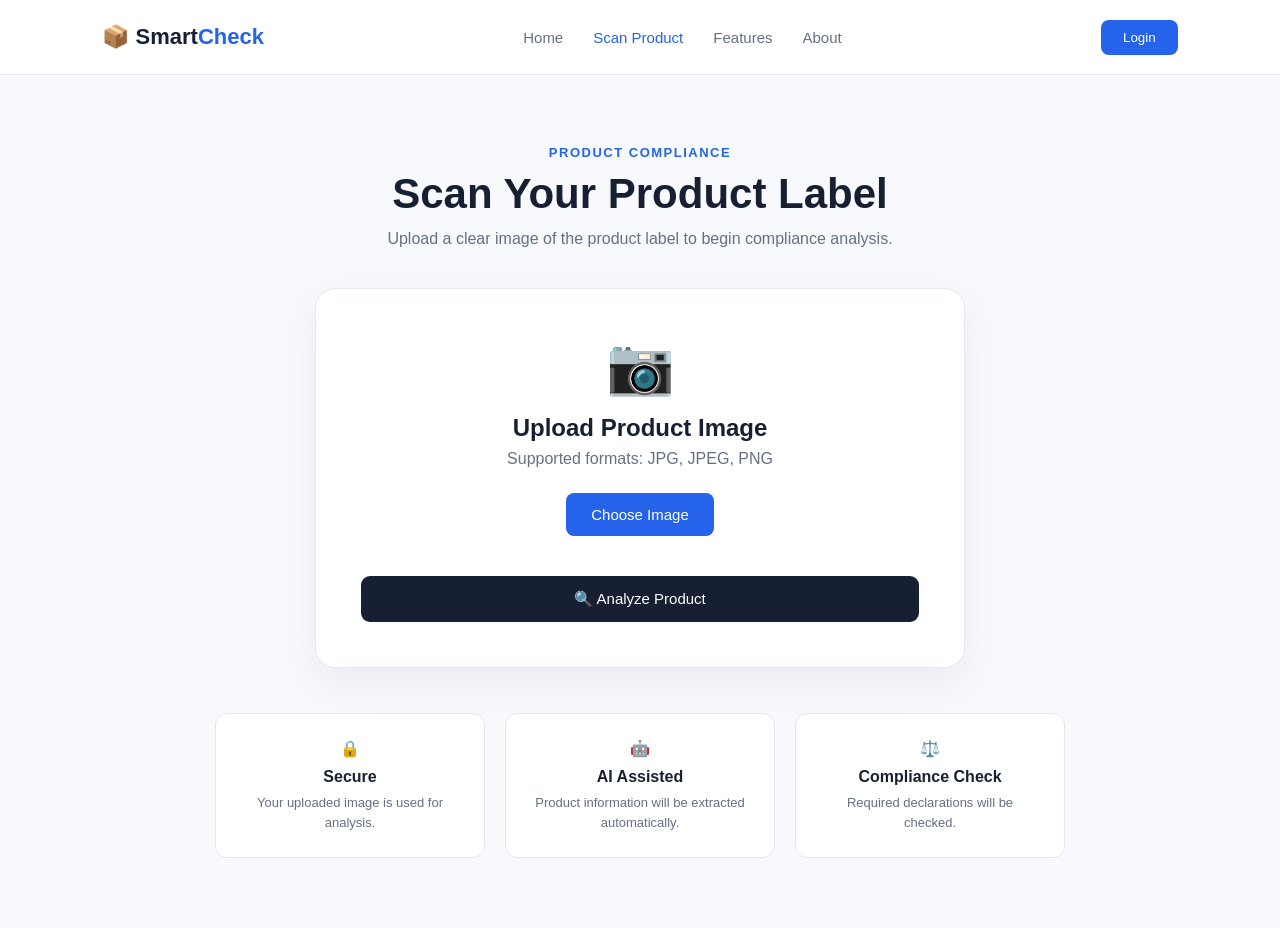
==== smart-compliance/scan.html @ 564a1272 "Initial Smart Compliance MVP" ====
<!DOCTYPE html>
<html lang="en">

<head>
    <meta charset="UTF-8">
    <meta name="viewport" content="width=device-width, initial-scale=1.0">

    <title>Scan Product - SmartCheck</title>

    <link rel="stylesheet" href="style.css">
    <link rel="stylesheet" href="scan.css">
</head>

<body>

    <!-- Navbar -->
    <header class="navbar">

        <div class="logo">
            📦 Smart<span>Check</span>
        </div>

        <nav>
            <a href="index.html">Home</a>
            <a href="scan.html" class="active">Scan Product</a>
            <a href="index.html#features">Features</a>
            <a href="index.html#about">About</a>
        </nav>

        <button class="login-btn">Login</button>

    </header>


    <!-- Scan Section -->
    <main class="scan-page">

        <div class="scan-heading">

            <p>PRODUCT COMPLIANCE</p>

            <h1>
                Scan Your Product Label
            </h1>

            <span>
                Upload a clear image of the product label
                to begin compliance analysis.
            </span>

        </div>


        <!-- Upload Card -->
        <div class="upload-card">

            <div class="upload-icon">
                📷
            </div>

            <h2>Upload Product Image</h2>

            <p>
                Supported formats: JPG, JPEG, PNG
            </p>


            <label for="productImage" class="upload-btn">
                Choose Image
            </label>

            <input
                type="file"
                id="productImage"
                accept="image/png, image/jpeg, image/jpg"
                hidden
            >


            <!-- Image Preview -->
            <div id="previewContainer" class="preview-container">

                <img
                    id="previewImage"
                    src=""
                    alt="Product Preview"
                >

            </div>


            <!-- File Name -->
            <p id="fileName" class="file-name"></p>


            <!-- Remove Button -->
            <button
                id="removeBtn"
                class="remove-btn"
                type="button"
            >
                Remove Image
            </button>


            <!-- Analyze Button -->
            <button
                id="analyzeBtn"
                class="analyze-btn"
                type="button"
            >
                🔍 Analyze Product
            </button>

        </div>


        <!-- Information -->
        <div class="scan-info">

            <div>
                🔒
                <strong>Secure</strong>
                <p>Your uploaded image is used for analysis.</p>
            </div>

            <div>
                🤖
                <strong>AI Assisted</strong>
                <p>Product information will be extracted automatically.</p>
            </div>

            <div>
                ⚖️
                <strong>Compliance Check</strong>
                <p>Required declarations will be checked.</p>
            </div>

        </div>

    </main>


    <script src="scan.js"></script>

</body>

</html>
---- smart-compliance/style.css ----
* {
    margin: 0;
    padding: 0;
    box-sizing: border-box;
}

html {
    scroll-behavior: smooth;
}

body {
    font-family: Arial, sans-serif;
    background: #f7f9fc;
    color: #172033;
}


/* ================= NAVBAR ================= */

.navbar {
    height: 75px;
    display: flex;
    align-items: center;
    justify-content: space-between;

    padding: 0 8%;

    background: white;
    border-bottom: 1px solid #e8ebf0;

    position: sticky;
    top: 0;
    z-index: 100;
}

.logo {
    font-size: 22px;
    font-weight: bold;
}

.logo span {
    color: #2563eb;
}

nav {
    display: flex;
    gap: 30px;
}

nav a {
    text-decoration: none;
    color: #667085;
    font-size: 15px;
}

nav a:hover,
nav a.active {
    color: #2563eb;
}

.login-btn {
    border: none;
    background: #2563eb;
    color: white;

    padding: 10px 22px;
    border-radius: 8px;

    cursor: pointer;
}


/* ================= HERO ================= */

.hero {
    min-height: 620px;

    display: flex;
    align-items: center;
    justify-content: space-between;

    padding: 70px 10%;

    background: linear-gradient(
        135deg,
        #f7faff,
        #eef4ff
    );
}

.hero-content {
    max-width: 600px;
}

.tagline {
    color: #2563eb;
    font-size: 13px;
    font-weight: bold;
    letter-spacing: 1.5px;

    margin-bottom: 18px;
}

.hero h1 {
    font-size: 56px;
    line-height: 1.1;

    margin-bottom: 25px;
}

.hero h1 span {
    display: block;
    color: #2563eb;
}

.hero-text {
    color: #667085;
    font-size: 18px;
    line-height: 1.7;

    margin-bottom: 32px;
}

.hero-buttons {
    display: flex;
    gap: 15px;
}

.primary-btn,
.secondary-btn {
    padding: 14px 24px;
    border-radius: 9px;

    font-size: 15px;
    cursor: pointer;
}

.primary-btn {
    border: none;
    background: #2563eb;
    color: white;
}

.primary-btn:hover {
    background: #1d4ed8;
}

.secondary-btn {
    background: white;
    color: #2563eb;
    border: 1px solid #2563eb;
}


/* ================= SCANNER CARD ================= */

.scanner-card {
    width: 360px;

    background: white;

    padding: 45px 35px;

    text-align: center;

    border-radius: 20px;

    box-shadow: 0 20px 50px rgba(30, 60, 100, 0.12);
}

.scanner-icon {
    font-size: 55px;

    margin-bottom: 20px;
}

.scanner-card h3 {
    font-size: 23px;
    margin-bottom: 12px;
}

.scanner-card p {
    color: #667085;
    line-height: 1.6;
    margin-bottom: 25px;
}

.scan-card-btn {
    width: 100%;

    padding: 13px;

    border: none;
    border-radius: 8px;

    background: #172033;
    color: white;

    cursor: pointer;
}

.scan-card-btn:hover {
    background: #2563eb;
}


/* ================= COMMON SECTION ================= */

.features,
.how-it-works {
    padding: 90px 10%;
}

.section-heading {
    text-align: center;
    margin-bottom: 50px;
}

.section-heading p {
    color: #2563eb;

    font-size: 13px;
    font-weight: bold;

    letter-spacing: 1.5px;

    margin-bottom: 10px;
}

.section-heading h2 {
    font-size: 36px;
}


/* ================= FEATURES ================= */

.feature-container {
    display: grid;

    grid-template-columns:
        repeat(3, 1fr);

    gap: 25px;
}

.feature-card {
    background: white;

    padding: 35px;

    border-radius: 15px;

    border: 1px solid #e8ebf0;

    transition: 0.3s;
}

.feature-card:hover {
    transform: translateY(-5px);

    box-shadow:
        0 15px 35px
        rgba(0, 0, 0, 0.08);
}

.feature-icon {
    font-size: 35px;

    margin-bottom: 20px;
}

.feature-card h3 {
    margin-bottom: 12px;
}

.feature-card p {
    color: #667085;
    line-height: 1.6;
}


/* ================= HOW IT WORKS ================= */

.how-it-works {
    background: white;
}

.steps {
    display: flex;

    align-items: center;
    justify-content: center;

    gap: 25px;
}

.step {
    width: 180px;

    text-align: center;
}

.step-number {
    width: 55px;
    height: 55px;

    display: flex;
    align-items: center;
    justify-content: center;

    margin: auto;
    margin-bottom: 15px;

    border-radius: 50%;

    background: #eef4ff;
    color: #2563eb;

    font-weight: bold;
}

.step h3 {
    margin-bottom: 8px;
}

.step p {
    color: #667085;
    font-size: 14px;
    line-height: 1.5;
}

.arrow {
    font-size: 25px;
    color: #98a2b3;
}


/* ================= FOOTER ================= */

footer {
    padding: 45px 10%;

    background: #172033;
    color: white;

    text-align: center;
}

.footer-logo {
    font-size: 22px;
    font-weight: bold;

    margin-bottom: 10px;
}

footer p {
    color: #b5bdcc;
    margin-bottom: 12px;
}

.copyright {
    font-size: 13px;
}


/* ================= RESPONSIVE ================= */

@media (max-width: 900px) {

    .navbar {
        padding: 0 5%;
    }

    nav {
        display: none;
    }

    .hero {
        flex-direction: column;

        gap: 50px;

        padding: 60px 6%;

        text-align: center;
    }

    .hero h1 {
        font-size: 42px;
    }

    .hero-buttons {
        justify-content: center;
    }

    .scanner-card {
        width: 100%;
        max-width: 400px;
    }

    .feature-container {
        grid-template-columns: 1fr;
    }

    .steps {
        flex-direction: column;
    }

    .arrow {
        transform: rotate(90deg);
    }
}
---- smart-compliance/scan.css ----
/* ================= SCAN PAGE ================= */

.scan-page {
    min-height: calc(100vh - 75px);

    padding: 70px 8%;

    background: #f7f9fc;
}


/* ================= HEADING ================= */

.scan-heading {
    text-align: center;

    margin-bottom: 40px;
}

.scan-heading p {
    color: #2563eb;

    font-size: 13px;

    font-weight: bold;

    letter-spacing: 1.5px;

    margin-bottom: 10px;
}

.scan-heading h1 {
    font-size: 42px;

    margin-bottom: 12px;
}

.scan-heading span {
    color: #667085;

    font-size: 16px;
}


/* ================= UPLOAD CARD ================= */

.upload-card {
    width: 100%;
    max-width: 650px;

    margin: auto;

    padding: 45px;

    background: white;

    border-radius: 20px;

    border: 1px solid #e4e7ec;

    text-align: center;

    box-shadow:
        0 15px 40px
        rgba(0, 0, 0, 0.06);
}


.upload-icon {
    font-size: 55px;

    margin-bottom: 15px;
}

.upload-card h2 {
    font-size: 24px;

    margin-bottom: 8px;
}

.upload-card > p {
    color: #667085;

    margin-bottom: 25px;
}


/* ================= UPLOAD BUTTON ================= */

.upload-btn {
    display: inline-block;

    padding: 13px 25px;

    border-radius: 8px;

    background: #2563eb;

    color: white;

    font-size: 15px;

    cursor: pointer;
}

.upload-btn:hover {
    background: #1d4ed8;
}


/* ================= PREVIEW ================= */

.preview-container {
    display: none;

    margin-top: 30px;
}

.preview-container.show {
    display: block;
}

.preview-container img {
    max-width: 100%;

    max-height: 320px;

    border-radius: 12px;

    border: 1px solid #e4e7ec;

    object-fit: contain;
}


/* ================= FILE NAME ================= */

.file-name {
    font-size: 14px;

    color: #344054;

    margin-top: 15px;
}


/* ================= REMOVE ================= */

.remove-btn {
    display: none;

    margin: 15px auto;

    padding: 9px 18px;

    border-radius: 7px;

    border: 1px solid #d0d5dd;

    background: white;

    color: #344054;

    cursor: pointer;
}

.remove-btn.show {
    display: block;
}


/* ================= ANALYZE ================= */

.analyze-btn {
    width: 100%;

    margin-top: 15px;

    padding: 14px;

    border: none;

    border-radius: 9px;

    background: #172033;

    color: white;

    font-size: 15px;

    cursor: pointer;
}

.analyze-btn:hover {
    background: #2563eb;
}

.analyze-btn:disabled {
    background: #98a2b3;

    cursor: not-allowed;
}


/* ================= INFO ================= */

.scan-info {
    max-width: 850px;

    margin: 45px auto 0;

    display: grid;

    grid-template-columns:
        repeat(3, 1fr);

    gap: 20px;
}

.scan-info div {
    padding: 25px;

    background: white;

    border: 1px solid #e4e7ec;

    border-radius: 12px;

    text-align: center;
}

.scan-info strong {
    display: block;

    margin-top: 10px;

    margin-bottom: 7px;
}

.scan-info p {
    color: #667085;

    font-size: 13px;

    line-height: 1.5;
}


/* ================= MOBILE ================= */

@media (max-width: 700px) {

    .scan-page {
        padding: 50px 5%;
    }

    .scan-heading h1 {
        font-size: 32px;
    }

    .upload-card {
        padding: 30px 20px;
    }

    .scan-info {
        grid-template-columns: 1fr;
    }
}
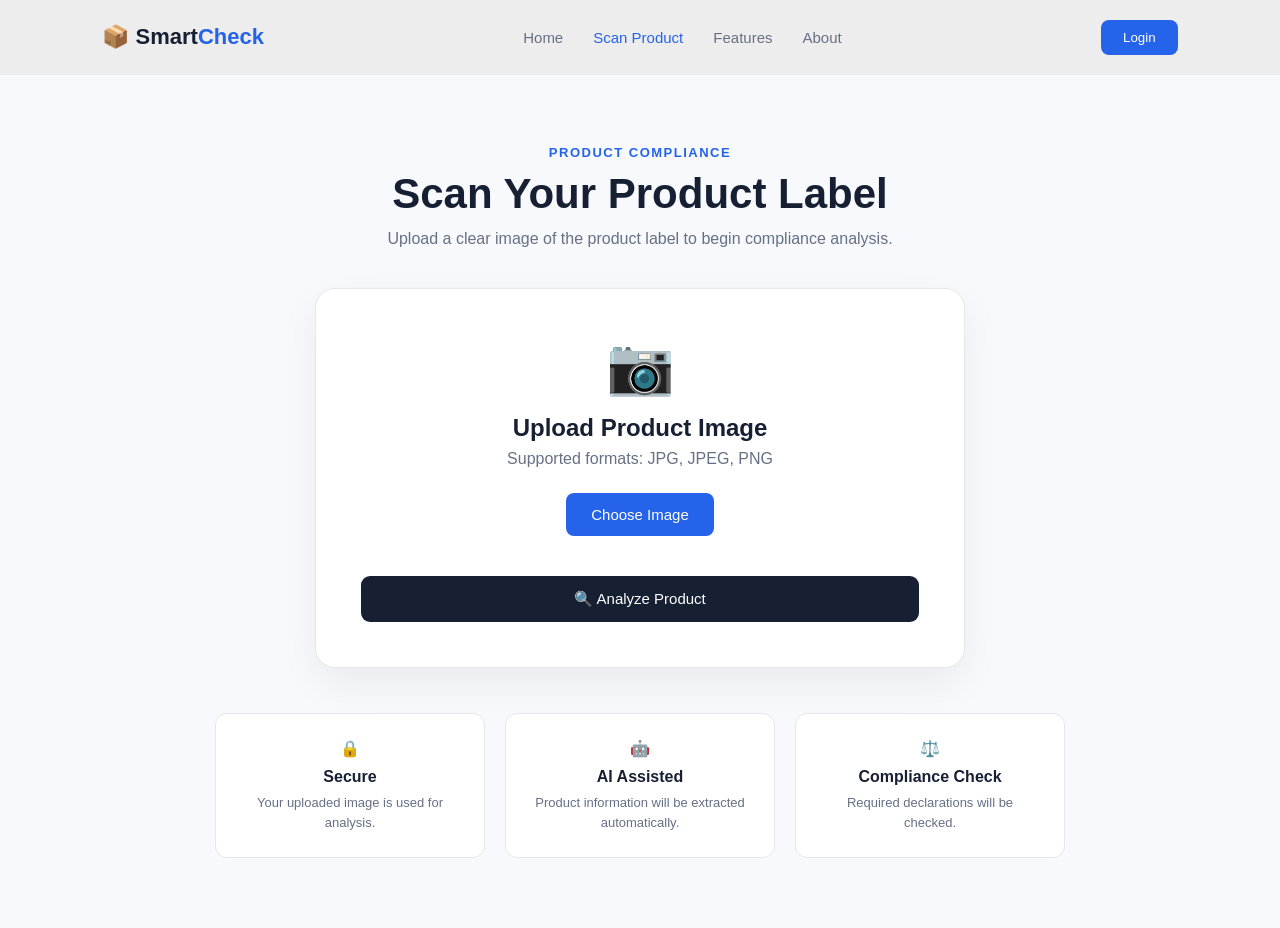
==== commit e132fdb1: "ocr added" ====
--- a/smart-compliance/scan.html
+++ b/smart-compliance/scan.html
@@ -108,9 +108,21 @@
                 id="analyzeBtn"
                 class="analyze-btn"
                 type="button"
-            >
-                🔍 Analyze Product
+                >
+              🔍 Analyze Product
             </button>
+
+            <div id="ocrResult" class="ocr-result">
+
+             <h2>Extracted Text</h2>
+
+            <div id="ocrStatus">
+                   Ready to analyze.
+            </div>
+
+            <pre id="extractedText"></pre>
+
+            </div>
 
         </div>
 
@@ -139,8 +151,7 @@
         </div>
 
     </main>
-
-
+<script src="https://cdn.jsdelivr.net/npm/tesseract.js@5/dist/tesseract.min.js"></script>
     <script src="scan.js"></script>
 
 </body>
--- a/smart-compliance/style.css
+++ b/smart-compliance/style.css
@@ -25,7 +25,7 @@
 
     padding: 0 8%;
 
-    background: white;
+    background: rgb(238, 237, 237);
     border-bottom: 1px solid #e8ebf0;
 
     position: sticky;
@@ -354,12 +354,13 @@
 }
 
 footer p {
-    color: #b5bdcc;
+    color: #d3d8e3;
     margin-bottom: 12px;
 }
 
 .copyright {
     font-size: 13px;
+    color: white;
 }
 
 
--- a/smart-compliance/scan.css
+++ b/smart-compliance/scan.css
@@ -265,4 +265,53 @@
     .scan-info {
         grid-template-columns: 1fr;
     }
+}
+/* ================= OCR RESULT ================= */
+
+.ocr-result {
+    display: none;
+
+    max-width: 650px;
+
+    margin: 30px auto 0;
+
+    padding: 30px;
+
+    background: white;
+
+    border: 1px solid #e4e7ec;
+
+    border-radius: 15px;
+
+    text-align: left;
+}
+
+.ocr-result.show {
+    display: block;
+}
+
+.ocr-result h2 {
+    margin-bottom: 15px;
+}
+
+#ocrStatus {
+    color: #667085;
+
+    margin-bottom: 15px;
+}
+
+#extractedText {
+    padding: 20px;
+
+    background: #f7f9fc;
+
+    border-radius: 10px;
+
+    white-space: pre-wrap;
+
+    line-height: 1.6;
+
+    font-family: Arial, sans-serif;
+
+    color: #172033;
 }
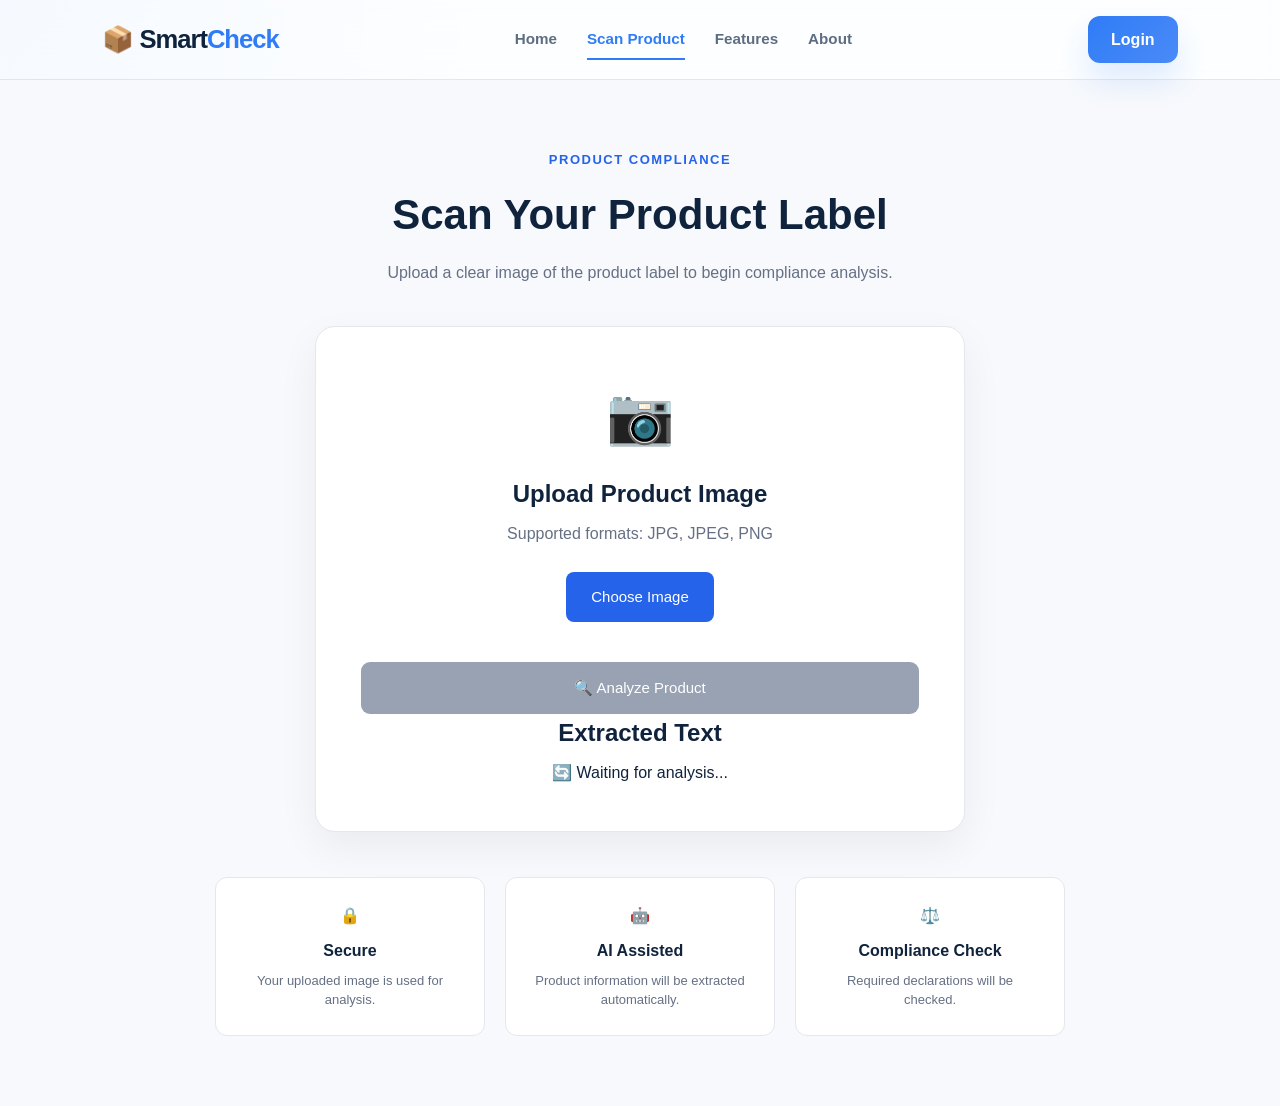
==== commit e4eff57d: "ocr change" ====
--- a/smart-compliance/scan.html
+++ b/smart-compliance/scan.html
@@ -13,7 +13,8 @@
 
 <body>
 
-    <!-- Navbar -->
+    <!-- ================= NAVBAR ================= -->
+
     <header class="navbar">
 
         <div class="logo">
@@ -22,18 +23,32 @@
 
         <nav>
             <a href="index.html">Home</a>
-            <a href="scan.html" class="active">Scan Product</a>
-            <a href="index.html#features">Features</a>
-            <a href="index.html#about">About</a>
+
+            <a href="scan.html" class="active">
+                Scan Product
+            </a>
+
+            <a href="index.html#features">
+                Features
+            </a>
+
+            <a href="index.html#about">
+                About
+            </a>
         </nav>
 
-        <button class="login-btn">Login</button>
+        <button class="login-btn">
+            Login
+        </button>
 
     </header>
 
 
-    <!-- Scan Section -->
+    <!-- ================= SCAN SECTION ================= -->
+
     <main class="scan-page">
+
+        <!-- Heading -->
 
         <div class="scan-heading">
 
@@ -51,23 +66,34 @@
         </div>
 
 
-        <!-- Upload Card -->
+        <!-- ================= UPLOAD CARD ================= -->
+
         <div class="upload-card">
 
             <div class="upload-icon">
                 📷
             </div>
 
-            <h2>Upload Product Image</h2>
+
+            <h2>
+                Upload Product Image
+            </h2>
+
 
             <p>
                 Supported formats: JPG, JPEG, PNG
             </p>
 
 
-            <label for="productImage" class="upload-btn">
+            <!-- Choose Image -->
+
+            <label
+                for="productImage"
+                class="upload-btn"
+            >
                 Choose Image
             </label>
+
 
             <input
                 type="file"
@@ -77,8 +103,12 @@
             >
 
 
-            <!-- Image Preview -->
-            <div id="previewContainer" class="preview-container">
+            <!-- ================= IMAGE PREVIEW ================= -->
+
+            <div
+                id="previewContainer"
+                class="preview-container"
+            >
 
                 <img
                     id="previewImage"
@@ -90,10 +120,15 @@
 
 
             <!-- File Name -->
-            <p id="fileName" class="file-name"></p>
+
+            <p
+                id="fileName"
+                class="file-name"
+            ></p>
 
 
             <!-- Remove Button -->
+
             <button
                 id="removeBtn"
                 class="remove-btn"
@@ -103,55 +138,109 @@
             </button>
 
 
-            <!-- Analyze Button -->
+            <!-- ================= ANALYZE BUTTON ================= -->
+
             <button
                 id="analyzeBtn"
                 class="analyze-btn"
                 type="button"
+                disabled
+            >
+                🔍 Analyze Product
+            </button>
+
+
+            <!-- ================= OCR RESULT ================= -->
+
+            <div
+                id="ocrResult"
+                class="ocr-result"
+            >
+
+                <h2>
+                    Extracted Text
+                </h2>
+
+                <p
+                    id="ocrStatus"
+                    class="ocr-status"
                 >
-              🔍 Analyze Product
-            </button>
-
-            <div id="ocrResult" class="ocr-result">
-
-             <h2>Extracted Text</h2>
-
-            <div id="ocrStatus">
-                   Ready to analyze.
-            </div>
-
-            <pre id="extractedText"></pre>
-
-            </div>
-
-        </div>
-
-
-        <!-- Information -->
+                    🔄 Waiting for analysis...
+                </p>
+
+
+                <div
+                    id="extractedText"
+                    class="extracted-text"
+                ></div>
+
+            </div>
+
+        </div>
+
+
+        <!-- ================= INFORMATION ================= -->
+
         <div class="scan-info">
 
             <div>
+
                 🔒
-                <strong>Secure</strong>
-                <p>Your uploaded image is used for analysis.</p>
-            </div>
+
+                <strong>
+                    Secure
+                </strong>
+
+                <p>
+                    Your uploaded image is used for analysis.
+                </p>
+
+            </div>
+
 
             <div>
+
                 🤖
-                <strong>AI Assisted</strong>
-                <p>Product information will be extracted automatically.</p>
-            </div>
+
+                <strong>
+                    AI Assisted
+                </strong>
+
+                <p>
+                    Product information will be extracted automatically.
+                </p>
+
+            </div>
+
 
             <div>
+
                 ⚖️
-                <strong>Compliance Check</strong>
-                <p>Required declarations will be checked.</p>
+
+                <strong>
+                    Compliance Check
+                </strong>
+
+                <p>
+                    Required declarations will be checked.
+                </p>
+
             </div>
 
         </div>
 
     </main>
-<script src="https://cdn.jsdelivr.net/npm/tesseract.js@5/dist/tesseract.min.js"></script>
+
+
+    <!-- ================= TESSERACT OCR ================= -->
+
+    <script
+        src="https://cdn.jsdelivr.net/npm/tesseract.js@5/dist/tesseract.min.js">
+    </script>
+
+
+    <!-- ================= SCAN JS ================= -->
+
     <script src="scan.js"></script>
 
 </body>
--- a/smart-compliance/style.css
+++ b/smart-compliance/style.css
@@ -1,3 +1,45 @@
+:root {
+    --bg: #f4f9ff;
+    --bg-strong: #e7f4ff;
+    --surface: rgba(255, 255, 255, 0.8);
+    --surface-strong: #ffffff;
+    --primary: #2f7cf6;
+    --primary-dark: #1d5ee8;
+    --primary-soft: #eaf3ff;
+    --accent: #4ecdc4;
+    --accent-soft: #dcf9f6;
+    --dark: #10233d;
+    --muted: #5d6d82;
+    --line: rgba(124, 146, 176, 0.2);
+    --shadow: 0 24px 65px rgba(20, 45, 82, 0.12);
+    --shadow-soft: 0 18px 30px rgba(47, 124, 246, 0.14);
+    --nav-bg: rgba(255, 255, 255, 0.72);
+    --card-bg: rgba(255, 255, 255, 0.9);
+    --card-strong: #ffffff;
+    --hero-bg: linear-gradient(135deg, rgba(255, 255, 255, 0.7), rgba(232, 244, 255, 0.9));
+}
+
+body[data-theme="dark"] {
+    --bg: #08111f;
+    --bg-strong: #0d1b2a;
+    --surface: rgba(15, 23, 42, 0.8);
+    --surface-strong: #101c2d;
+    --primary: #6aa9ff;
+    --primary-dark: #4e8ef6;
+    --primary-soft: rgba(93, 142, 255, 0.15);
+    --accent: #5ee8d9;
+    --accent-soft: rgba(94, 232, 217, 0.14);
+    --dark: #edf5ff;
+    --muted: #a9b9d1;
+    --line: rgba(159, 181, 214, 0.14);
+    --shadow: 0 22px 55px rgba(3, 8, 20, 0.55);
+    --shadow-soft: 0 18px 30px rgba(75, 125, 225, 0.18);
+    --nav-bg: rgba(13, 24, 38, 0.72);
+    --card-bg: rgba(15, 23, 42, 0.9);
+    --card-strong: #112133;
+    --hero-bg: linear-gradient(135deg, rgba(8, 17, 31, 0.95), rgba(13, 27, 42, 0.96));
+}
+
 * {
     margin: 0;
     padding: 0;
@@ -9,200 +51,451 @@
 }
 
 body {
-    font-family: Arial, sans-serif;
-    background: #f7f9fc;
-    color: #172033;
-}
-
+    font-family: "Segoe UI", Arial, sans-serif;
+    background:
+        radial-gradient(circle at top left, rgba(47, 124, 246, 0.12), transparent 28%),
+        radial-gradient(circle at bottom right, rgba(78, 205, 196, 0.12), transparent 30%),
+        var(--bg);
+    color: var(--dark);
+    line-height: 1.6;
+    transition: background 0.3s ease, color 0.3s ease;
+}
+
+img {
+    max-width: 100%;
+    display: block;
+}
+
+a {
+    text-decoration: none;
+}
+
+button {
+    font: inherit;
+}
+
+.nav-actions {
+    display: flex;
+    align-items: center;
+    gap: 12px;
+}
+
+.theme-toggle {
+    width: 46px;
+    height: 46px;
+    border: 1px solid var(--line);
+    border-radius: 14px;
+    display: grid;
+    place-items: center;
+    background: var(--card-bg);
+    color: var(--dark);
+    cursor: pointer;
+    box-shadow: 0 10px 18px rgba(15, 23, 42, 0.04);
+    transition: transform 0.2s ease, background 0.2s ease;
+}
+
+.theme-toggle:hover {
+    transform: translateY(-2px);
+}
+
+.theme-toggle .sun-icon,
+body[data-theme="dark"] .theme-toggle .moon-icon,
+body[data-theme="light"] .theme-toggle .sun-icon {
+    display: inline-block;
+}
+
+.theme-toggle .moon-icon,
+body[data-theme="dark"] .theme-toggle .sun-icon,
+body[data-theme="light"] .theme-toggle .moon-icon {
+    display: none;
+}
+
+@keyframes floatIcon {
+    0%, 100% {
+        transform: translateY(0px);
+    }
+    50% {
+        transform: translateY(-8px);
+    }
+}
+
+@keyframes softPulse {
+    0%, 100% {
+        box-shadow: 0 0 0 0 rgba(47, 124, 246, 0.18);
+    }
+    50% {
+        box-shadow: 0 0 0 12px rgba(47, 124, 246, 0.05);
+    }
+}
 
 /* ================= NAVBAR ================= */
 
 .navbar {
-    height: 75px;
-    display: flex;
-    align-items: center;
-    justify-content: space-between;
-
-    padding: 0 8%;
-
-    background: rgb(238, 237, 237);
-    border-bottom: 1px solid #e8ebf0;
-
     position: sticky;
     top: 0;
     z-index: 100;
+    display: flex;
+    align-items: center;
+    justify-content: space-between;
+    height: 80px;
+    padding: 0 8%;
+    background: var(--nav-bg);
+    border-bottom: 1px solid var(--line);
+    backdrop-filter: blur(18px);
+    -webkit-backdrop-filter: blur(18px);
 }
 
 .logo {
-    font-size: 22px;
-    font-weight: bold;
+    font-size: 1.6rem;
+    font-weight: 800;
+    letter-spacing: -0.04em;
 }
 
 .logo span {
-    color: #2563eb;
+    color: var(--primary);
 }
 
 nav {
     display: flex;
+    align-items: center;
     gap: 30px;
 }
 
 nav a {
-    text-decoration: none;
-    color: #667085;
-    font-size: 15px;
+    position: relative;
+    color: var(--muted);
+    font-size: 0.95rem;
+    font-weight: 600;
+    transition: color 0.2s ease;
+}
+
+nav a::after {
+    content: "";
+    position: absolute;
+    left: 0;
+    bottom: -8px;
+    width: 0;
+    height: 2px;
+    background: var(--primary);
+    transition: width 0.25s ease;
 }
 
 nav a:hover,
 nav a.active {
-    color: #2563eb;
+    color: var(--primary);
+}
+
+nav a:hover::after,
+nav a.active::after {
+    width: 100%;
 }
 
 .login-btn {
     border: none;
-    background: #2563eb;
+    background: linear-gradient(135deg, var(--primary), #4b8af8);
     color: white;
-
-    padding: 10px 22px;
-    border-radius: 8px;
-
+    padding: 11px 23px;
+    border-radius: 12px;
+    font-weight: 700;
     cursor: pointer;
-}
-
+    box-shadow: var(--shadow-soft);
+    transition: transform 0.2s ease, box-shadow 0.2s ease;
+}
+
+.login-btn:hover {
+    transform: translateY(-1px);
+    box-shadow: 0 18px 26px rgba(47, 124, 246, 0.16);
+}
+
+.login-btn:active,
+.primary-btn:active,
+.secondary-btn:active,
+.scan-card-btn:active {
+    transform: scale(0.98);
+}
 
 /* ================= HERO ================= */
 
 .hero {
-    min-height: 620px;
-
+    min-height: 660px;
     display: flex;
     align-items: center;
     justify-content: space-between;
-
-    padding: 70px 10%;
-
-    background: linear-gradient(
-        135deg,
-        #f7faff,
-        #eef4ff
-    );
+    gap: 40px;
+    padding: 70px 10% 80px;
+    background: var(--hero-bg);
+    position: relative;
+    overflow: hidden;
+}
+
+.hero::before,
+.hero::after {
+    content: "";
+    position: absolute;
+    border-radius: 50%;
+    filter: blur(18px);
+    opacity: 0.7;
+}
+
+.hero::before {
+    width: 360px;
+    height: 360px;
+    background: rgba(47, 124, 246, 0.12);
+    top: -80px;
+    right: 8%;
+}
+
+.hero::after {
+    width: 300px;
+    height: 300px;
+    background: rgba(78, 205, 196, 0.10);
+    bottom: -60px;
+    left: 6%;
 }
 
 .hero-content {
-    max-width: 600px;
+    max-width: 620px;
+    position: relative;
+    z-index: 1;
 }
 
 .tagline {
-    color: #2563eb;
-    font-size: 13px;
-    font-weight: bold;
-    letter-spacing: 1.5px;
-
+    color: var(--primary);
+    font-size: 0.78rem;
+    font-weight: 800;
+    letter-spacing: 0.18em;
+    text-transform: uppercase;
     margin-bottom: 18px;
 }
 
 .hero h1 {
-    font-size: 56px;
-    line-height: 1.1;
-
-    margin-bottom: 25px;
+    font-size: clamp(2.8rem, 4vw, 4.2rem);
+    line-height: 1.05;
+    letter-spacing: -0.06em;
+    margin-bottom: 20px;
+    font-weight: 800;
 }
 
 .hero h1 span {
     display: block;
-    color: #2563eb;
+    color: var(--primary);
 }
 
 .hero-text {
-    color: #667085;
-    font-size: 18px;
-    line-height: 1.7;
-
-    margin-bottom: 32px;
+    color: var(--muted);
+    font-size: 1.12rem;
+    line-height: 1.8;
+    max-width: 580px;
+    margin-bottom: 26px;
+}
+
+.hero-badges {
+    display: flex;
+    flex-wrap: wrap;
+    gap: 12px;
+    margin-bottom: 28px;
+}
+
+.hero-badges span {
+    background: rgba(255, 255, 255, 0.8);
+    border: 1px solid rgba(47, 124, 246, 0.12);
+    color: var(--primary);
+    border-radius: 999px;
+    padding: 8px 14px;
+    font-size: 0.78rem;
+    font-weight: 700;
+    letter-spacing: 0.04em;
 }
 
 .hero-buttons {
     display: flex;
-    gap: 15px;
+    flex-wrap: wrap;
+    gap: 16px;
+    margin-bottom: 28px;
 }
 
 .primary-btn,
 .secondary-btn {
-    padding: 14px 24px;
-    border-radius: 9px;
-
-    font-size: 15px;
+    padding: 15px 24px;
+    border-radius: 14px;
+    font-size: 1rem;
+    font-weight: 700;
     cursor: pointer;
+    transition: transform 0.2s ease, box-shadow 0.2s ease;
 }
 
 .primary-btn {
     border: none;
-    background: #2563eb;
+    background: linear-gradient(135deg, var(--primary), #5a9cf9);
     color: white;
-}
-
-.primary-btn:hover {
-    background: #1d4ed8;
+    box-shadow: 0 18px 28px rgba(47, 124, 246, 0.22);
+}
+
+.primary-btn:hover,
+.secondary-btn:hover {
+    transform: translateY(-2px);
 }
 
 .secondary-btn {
     background: white;
-    color: #2563eb;
-    border: 1px solid #2563eb;
-}
-
+    color: var(--primary);
+    border: 1px solid rgba(47, 124, 246, 0.22);
+    box-shadow: 0 10px 24px rgba(15, 23, 42, 0.05);
+}
+
+.hero-stats {
+    display: flex;
+    flex-wrap: wrap;
+    gap: 14px;
+}
+
+.stat-box {
+    min-width: 140px;
+    background: rgba(255, 255, 255, 0.8);
+    border: 1px solid rgba(148, 163, 184, 0.18);
+    border-radius: 16px;
+    padding: 16px 18px;
+    box-shadow: 0 10px 24px rgba(15, 23, 42, 0.04);
+}
+
+.stat-box strong {
+    display: block;
+    color: var(--dark);
+    font-size: 1.5rem;
+    line-height: 1.1;
+}
+
+.stat-box span {
+    color: var(--muted);
+    font-size: 0.8rem;
+}
 
 /* ================= SCANNER CARD ================= */
 
 .scanner-card {
-    width: 360px;
-
-    background: white;
-
-    padding: 45px 35px;
-
+    position: relative;
+    z-index: 1;
+    width: min(100%, 380px);
+    background: var(--card-bg);
+    padding: 28px 26px 24px;
     text-align: center;
-
-    border-radius: 20px;
-
-    box-shadow: 0 20px 50px rgba(30, 60, 100, 0.12);
+    border: 1px solid rgba(148, 163, 184, 0.2);
+    border-radius: 24px;
+    box-shadow: var(--shadow);
+    backdrop-filter: blur(10px);
+}
+
+.scanner-status {
+    display: inline-flex;
+    align-items: center;
+    gap: 8px;
+    background: rgba(34, 197, 94, 0.08);
+    color: #15803d;
+    font-size: 0.76rem;
+    font-weight: 700;
+    border-radius: 999px;
+    padding: 8px 12px;
+    margin-bottom: 18px;
+}
+
+.status-dot {
+    width: 10px;
+    height: 10px;
+    border-radius: 50%;
+    background: #22c55e;
+    box-shadow: 0 0 0 5px rgba(34, 197, 94, 0.12);
+}
+
+.scanner-icon,
+.feature-icon,
+.trust-icon,
+.mini-icon {
+    animation: floatIcon 3s ease-in-out infinite;
+    transition: transform 0.2s ease, box-shadow 0.2s ease;
+}
+
+.scanner-icon:hover,
+.feature-icon:hover,
+.trust-icon:hover,
+.mini-icon:hover {
+    transform: translateY(-5px) scale(1.04);
+}
+
+.scanner-icon:active,
+.feature-icon:active,
+.trust-icon:active,
+.mini-icon:active {
+    transform: scale(0.96);
 }
 
 .scanner-icon {
-    font-size: 55px;
-
-    margin-bottom: 20px;
+    width: 78px;
+    height: 78px;
+    display: grid;
+    place-items: center;
+    margin: 0 auto 18px;
+    border-radius: 24px;
+    background: linear-gradient(135deg, var(--primary-soft), rgba(255, 255, 255, 1));
+    font-size: 2.4rem;
+    box-shadow: inset 0 0 0 1px rgba(47, 124, 246, 0.08);
+    animation-delay: 0.2s;
 }
 
 .scanner-card h3 {
-    font-size: 23px;
-    margin-bottom: 12px;
+    font-size: 1.7rem;
+    margin-bottom: 10px;
+    letter-spacing: -0.04em;
 }
 
 .scanner-card p {
-    color: #667085;
-    line-height: 1.6;
-    margin-bottom: 25px;
+    color: var(--muted);
+    line-height: 1.7;
+    margin-bottom: 18px;
+}
+
+.scanner-checks {
+    list-style: none;
+    display: flex;
+    flex-direction: column;
+    gap: 10px;
+    margin-bottom: 22px;
+    padding: 0;
+}
+
+.scanner-checks li {
+    position: relative;
+    padding-left: 22px;
+    color: var(--dark);
+    font-size: 0.92rem;
+    font-weight: 600;
+    text-align: left;
+}
+
+.scanner-checks li::before {
+    content: "✓";
+    position: absolute;
+    left: 0;
+    top: 0;
+    color: var(--primary);
+    font-weight: 800;
 }
 
 .scan-card-btn {
     width: 100%;
-
-    padding: 13px;
-
     border: none;
-    border-radius: 8px;
-
-    background: #172033;
+    border-radius: 12px;
+    padding: 14px 16px;
+    background: linear-gradient(135deg, var(--dark), #1b355d);
     color: white;
-
+    font-weight: 700;
     cursor: pointer;
+    transition: background 0.2s ease, transform 0.2s ease;
 }
 
 .scan-card-btn:hover {
-    background: #2563eb;
-}
-
+    background: linear-gradient(135deg, var(--primary), var(--accent));
+    transform: translateY(-1px);
+}
 
 /* ================= COMMON SECTION ================= */
 
@@ -213,161 +506,346 @@
 
 .section-heading {
     text-align: center;
-    margin-bottom: 50px;
+    margin-bottom: 52px;
 }
 
 .section-heading p {
-    color: #2563eb;
-
-    font-size: 13px;
-    font-weight: bold;
-
-    letter-spacing: 1.5px;
-
+    color: var(--primary);
+    font-size: 0.78rem;
+    font-weight: 800;
+    letter-spacing: 0.18em;
+    text-transform: uppercase;
     margin-bottom: 10px;
 }
 
 .section-heading h2 {
-    font-size: 36px;
-}
-
+    font-size: clamp(2rem, 3vw, 2.8rem);
+    letter-spacing: -0.05em;
+}
 
 /* ================= FEATURES ================= */
 
 .feature-container {
     display: grid;
-
-    grid-template-columns:
-        repeat(3, 1fr);
-
-    gap: 25px;
+    grid-template-columns: repeat(3, minmax(0, 1fr));
+    gap: 26px;
 }
 
 .feature-card {
-    background: white;
-
-    padding: 35px;
-
-    border-radius: 15px;
-
-    border: 1px solid #e8ebf0;
-
-    transition: 0.3s;
+    position: relative;
+    background: var(--card-bg);
+    padding: 34px 28px;
+    border-radius: 22px;
+    border: 1px solid var(--line);
+    box-shadow: 0 12px 20px rgba(15, 23, 42, 0.04);
+    transition: transform 0.25s ease, box-shadow 0.25s ease, border-color 0.25s ease;
 }
 
 .feature-card:hover {
-    transform: translateY(-5px);
-
-    box-shadow:
-        0 15px 35px
-        rgba(0, 0, 0, 0.08);
+    transform: translateY(-8px);
+    box-shadow: 0 26px 38px rgba(15, 23, 42, 0.09);
+    border-color: rgba(47, 124, 246, 0.18);
+}
+
+.feature-card:active {
+    transform: translateY(-2px) scale(0.995);
 }
 
 .feature-icon {
-    font-size: 35px;
-
-    margin-bottom: 20px;
+    width: 62px;
+    height: 62px;
+    display: grid;
+    place-items: center;
+    margin-bottom: 18px;
+    border-radius: 18px;
+    background: linear-gradient(135deg, var(--primary-soft), rgba(78, 205, 196, 0.25));
+    font-size: 2rem;
+    box-shadow: inset 0 0 0 1px rgba(47, 124, 246, 0.05);
+    animation-delay: 0.5s;
 }
 
 .feature-card h3 {
-    margin-bottom: 12px;
+    margin-bottom: 10px;
+    font-size: 1.38rem;
+    letter-spacing: -0.04em;
 }
 
 .feature-card p {
-    color: #667085;
-    line-height: 1.6;
-}
-
+    color: var(--muted);
+    line-height: 1.7;
+}
 
 /* ================= HOW IT WORKS ================= */
 
 .how-it-works {
-    background: white;
+    background: rgba(255, 255, 255, 0.65);
+    border-top: 1px solid rgba(148, 163, 184, 0.18);
+    border-bottom: 1px solid rgba(148, 163, 184, 0.18);
 }
 
 .steps {
     display: flex;
-
     align-items: center;
     justify-content: center;
-
-    gap: 25px;
+    flex-wrap: wrap;
+    gap: 22px;
 }
 
 .step {
-    width: 180px;
-
+    width: min(100%, 180px);
     text-align: center;
+    padding: 18px 16px;
+    background: rgba(255, 255, 255, 0.8);
+    border: 1px solid rgba(148, 163, 184, 0.18);
+    border-radius: 20px;
+    box-shadow: 0 12px 20px rgba(15, 23, 42, 0.04);
 }
 
 .step-number {
-    width: 55px;
-    height: 55px;
-
+    width: 58px;
+    height: 58px;
     display: flex;
     align-items: center;
     justify-content: center;
-
-    margin: auto;
-    margin-bottom: 15px;
-
+    margin: 0 auto 16px;
     border-radius: 50%;
-
-    background: #eef4ff;
-    color: #2563eb;
-
-    font-weight: bold;
+    background: linear-gradient(135deg, var(--primary-soft), rgba(78, 205, 196, 0.2));
+    color: var(--primary);
+    font-weight: 800;
+    letter-spacing: 0.08em;
+    animation: softPulse 3.5s ease-in-out infinite;
 }
 
 .step h3 {
     margin-bottom: 8px;
+    font-size: 1.2rem;
 }
 
 .step p {
-    color: #667085;
-    font-size: 14px;
+    color: var(--muted);
+    font-size: 0.92rem;
+    line-height: 1.6;
+}
+
+.arrow {
+    font-size: 2rem;
+    color: rgba(47, 124, 246, 0.55);
+    font-weight: 700;
+}
+
+/* ================= FOOTER ================= */
+
+footer {
+    padding: 48px 10% 60px;
+    background: linear-gradient(180deg, #0f172a, #111827);
+    color: white;
+    text-align: center;
+}
+
+.footer-logo {
+    font-size: 1.6rem;
+    font-weight: 800;
+    margin-bottom: 10px;
+}
+
+footer p {
+    color: rgba(255, 255, 255, 0.75);
+    margin-bottom: 12px;
+}
+
+.copyright {
+    font-size: 0.85rem;
+    letter-spacing: 0.02em;
+}
+
+/* ================= TRUST + CTA ================= */
+
+.trust-strip {
+    display: grid;
+    grid-template-columns: repeat(3, minmax(0, 1fr));
+    gap: 20px;
+    padding: 0 10% 20px;
+    margin-top: -18px;
+}
+
+.trust-item {
+    display: flex;
+    align-items: center;
+    gap: 16px;
+    padding: 22px 24px;
+    border-radius: 20px;
+    background: rgba(255, 255, 255, 0.9);
+    border: 1px solid rgba(148, 163, 184, 0.18);
+    box-shadow: 0 18px 30px rgba(15, 23, 42, 0.04);
+}
+
+.trust-icon {
+    width: 52px;
+    height: 52px;
+    display: grid;
+    place-items: center;
+    border-radius: 16px;
+    background: linear-gradient(135deg, var(--primary-soft), rgba(78, 205, 196, 0.15));
+    font-size: 1.5rem;
+}
+
+.trust-item strong {
+    display: block;
+    font-size: 1.05rem;
+    margin-bottom: 4px;
+}
+
+.trust-item p {
+    color: var(--muted);
+    font-size: 0.8rem;
     line-height: 1.5;
 }
 
-.arrow {
-    font-size: 25px;
-    color: #98a2b3;
-}
-
-
-/* ================= FOOTER ================= */
-
-footer {
-    padding: 45px 10%;
-
-    background: #172033;
+.cta-panel {
+    display: flex;
+    align-items: center;
+    justify-content: space-between;
+    gap: 20px;
+    margin: 20px 10% 0;
+    padding: 28px 30px;
+    border-radius: 28px;
+    background: linear-gradient(135deg, rgba(47, 124, 246, 0.9), rgba(78, 205, 196, 0.8));
     color: white;
-
-    text-align: center;
-}
-
-.footer-logo {
-    font-size: 22px;
-    font-weight: bold;
-
-    margin-bottom: 10px;
-}
-
-footer p {
-    color: #d3d8e3;
+    box-shadow: 0 25px 50px rgba(47, 124, 246, 0.15);
+}
+
+.cta-copy p {
+    margin-bottom: 8px;
+    font-size: 0.72rem;
+    font-weight: 800;
+    letter-spacing: 0.15em;
+    text-transform: uppercase;
+    color: rgba(255,255,255,0.8);
+}
+
+.cta-copy h2 {
+    font-size: clamp(1.7rem, 2.6vw, 2.5rem);
+    line-height: 1.2;
+    letter-spacing: -0.05em;
+}
+
+.cta-btn {
+    border: none;
+    border-radius: 14px;
+    padding: 16px 28px;
+    background: rgba(255,255,255,0.18);
+    color: white;
+    font-weight: 800;
+    cursor: pointer;
+}
+
+.insights {
+    padding: 90px 10% 20px;
+}
+
+.insight-grid {
+    display: grid;
+    grid-template-columns: 1.3fr 1fr 1fr;
+    gap: 24px;
+}
+
+.insight-card {
+    background: rgba(255, 255, 255, 0.9);
+    border: 1px solid rgba(148, 163, 184, 0.18);
+    border-radius: 24px;
+    padding: 28px 24px;
+    box-shadow: 0 18px 30px rgba(15, 23, 42, 0.04);
+}
+
+.highlight-card {
+    background: linear-gradient(135deg, rgba(47, 124, 246, 0.96), rgba(78, 205, 196, 0.8));
+    color: white;
+}
+
+.chip {
+    display: inline-block;
+    padding: 7px 12px;
+    border-radius: 999px;
+    background: rgba(255, 255, 255, 0.18);
+    font-size: 0.72rem;
+    font-weight: 700;
+    letter-spacing: 0.08em;
+    text-transform: uppercase;
+    margin-bottom: 18px;
+}
+
+.highlight-card p {
+    color: rgba(255, 255, 255, 0.82);
+}
+
+.insight-card h3 {
+    font-size: 1.5rem;
     margin-bottom: 12px;
-}
-
-.copyright {
-    font-size: 13px;
-    color: white;
-}
-
+    letter-spacing: -0.04em;
+}
+
+.insight-card p {
+    color: var(--muted);
+    line-height: 1.7;
+}
+
+.mini-icon {
+    width: 48px;
+    height: 48px;
+    display: grid;
+    place-items: center;
+    margin-bottom: 18px;
+    border-radius: 14px;
+    background: linear-gradient(135deg, var(--primary-soft), rgba(78, 205, 196, 0.18));
+    font-size: 1.4rem;
+}
+
+/* ================= TESTIMONIALS ================= */
+
+.testimonial-grid {
+    display: grid;
+    grid-template-columns: repeat(3, minmax(0, 1fr));
+    gap: 24px;
+}
+
+.testimonial-card {
+    background: var(--card-bg);
+    border: 1px solid var(--line);
+    border-radius: 24px;
+    padding: 28px 24px;
+    box-shadow: 0 18px 30px rgba(15, 23, 42, 0.04);
+}
+
+.stars {
+    color: #fbbf24;
+    letter-spacing: 0.12em;
+    margin-bottom: 16px;
+}
+
+.testimonial-card p {
+    color: var(--muted);
+    margin-bottom: 22px;
+    line-height: 1.7;
+}
+
+.client {
+    display: flex;
+    flex-direction: column;
+    gap: 2px;
+}
+
+.client strong {
+    color: var(--dark);
+}
+
+.client span {
+    color: var(--muted);
+    font-size: 0.85rem;
+}
 
 /* ================= RESPONSIVE ================= */
 
 @media (max-width: 900px) {
-
     .navbar {
         padding: 0 5%;
     }
@@ -378,28 +856,29 @@
 
     .hero {
         flex-direction: column;
-
-        gap: 50px;
-
-        padding: 60px 6%;
-
         text-align: center;
-    }
-
-    .hero h1 {
-        font-size: 42px;
-    }
-
-    .hero-buttons {
+        gap: 32px;
+        padding: 60px 6% 72px;
+    }
+
+    .hero-content {
+        max-width: 100%;
+    }
+
+    .hero-badges,
+    .hero-buttons,
+    .hero-stats {
         justify-content: center;
     }
 
     .scanner-card {
-        width: 100%;
-        max-width: 400px;
-    }
-
-    .feature-container {
+        width: min(100%, 460px);
+    }
+
+    .feature-container,
+    .trust-strip,
+    .insight-grid,
+    .testimonial-grid {
         grid-template-columns: 1fr;
     }
 
@@ -409,5 +888,60 @@
 
     .arrow {
         transform: rotate(90deg);
-    }
-}+        font-size: 1.6rem;
+    }
+
+    .trust-strip {
+        padding: 0 6% 10px;
+    }
+
+    .cta-panel {
+        flex-direction: column;
+        align-items: flex-start;
+        margin: 20px 6% 0;
+    }
+
+    .cta-btn {
+        width: 100%;
+    }
+
+    .insights {
+        padding-top: 72px;
+    }
+}
+
+@media (max-width: 480px) {
+    .navbar {
+        height: 72px;
+        padding: 0 20px;
+    }
+
+    .logo {
+        font-size: 1.28rem;
+    }
+
+    .login-btn {
+        padding: 10px 16px;
+    }
+
+    .hero h1 {
+        font-size: 2.5rem;
+    }
+
+    .tagline {
+        letter-spacing: 0.12em;
+    }
+
+    .primary-btn,
+    .secondary-btn {
+        width: 100%;
+    }
+
+    .hero-buttons {
+        flex-direction: column;
+    }
+
+    .stat-box {
+        flex: 1 1 100%;
+    }
+}
--- a/smart-compliance/scan.css
+++ b/smart-compliance/scan.css
@@ -266,52 +266,3 @@
         grid-template-columns: 1fr;
     }
 }
-/* ================= OCR RESULT ================= */
-
-.ocr-result {
-    display: none;
-
-    max-width: 650px;
-
-    margin: 30px auto 0;
-
-    padding: 30px;
-
-    background: white;
-
-    border: 1px solid #e4e7ec;
-
-    border-radius: 15px;
-
-    text-align: left;
-}
-
-.ocr-result.show {
-    display: block;
-}
-
-.ocr-result h2 {
-    margin-bottom: 15px;
-}
-
-#ocrStatus {
-    color: #667085;
-
-    margin-bottom: 15px;
-}
-
-#extractedText {
-    padding: 20px;
-
-    background: #f7f9fc;
-
-    border-radius: 10px;
-
-    white-space: pre-wrap;
-
-    line-height: 1.6;
-
-    font-family: Arial, sans-serif;
-
-    color: #172033;
-}
